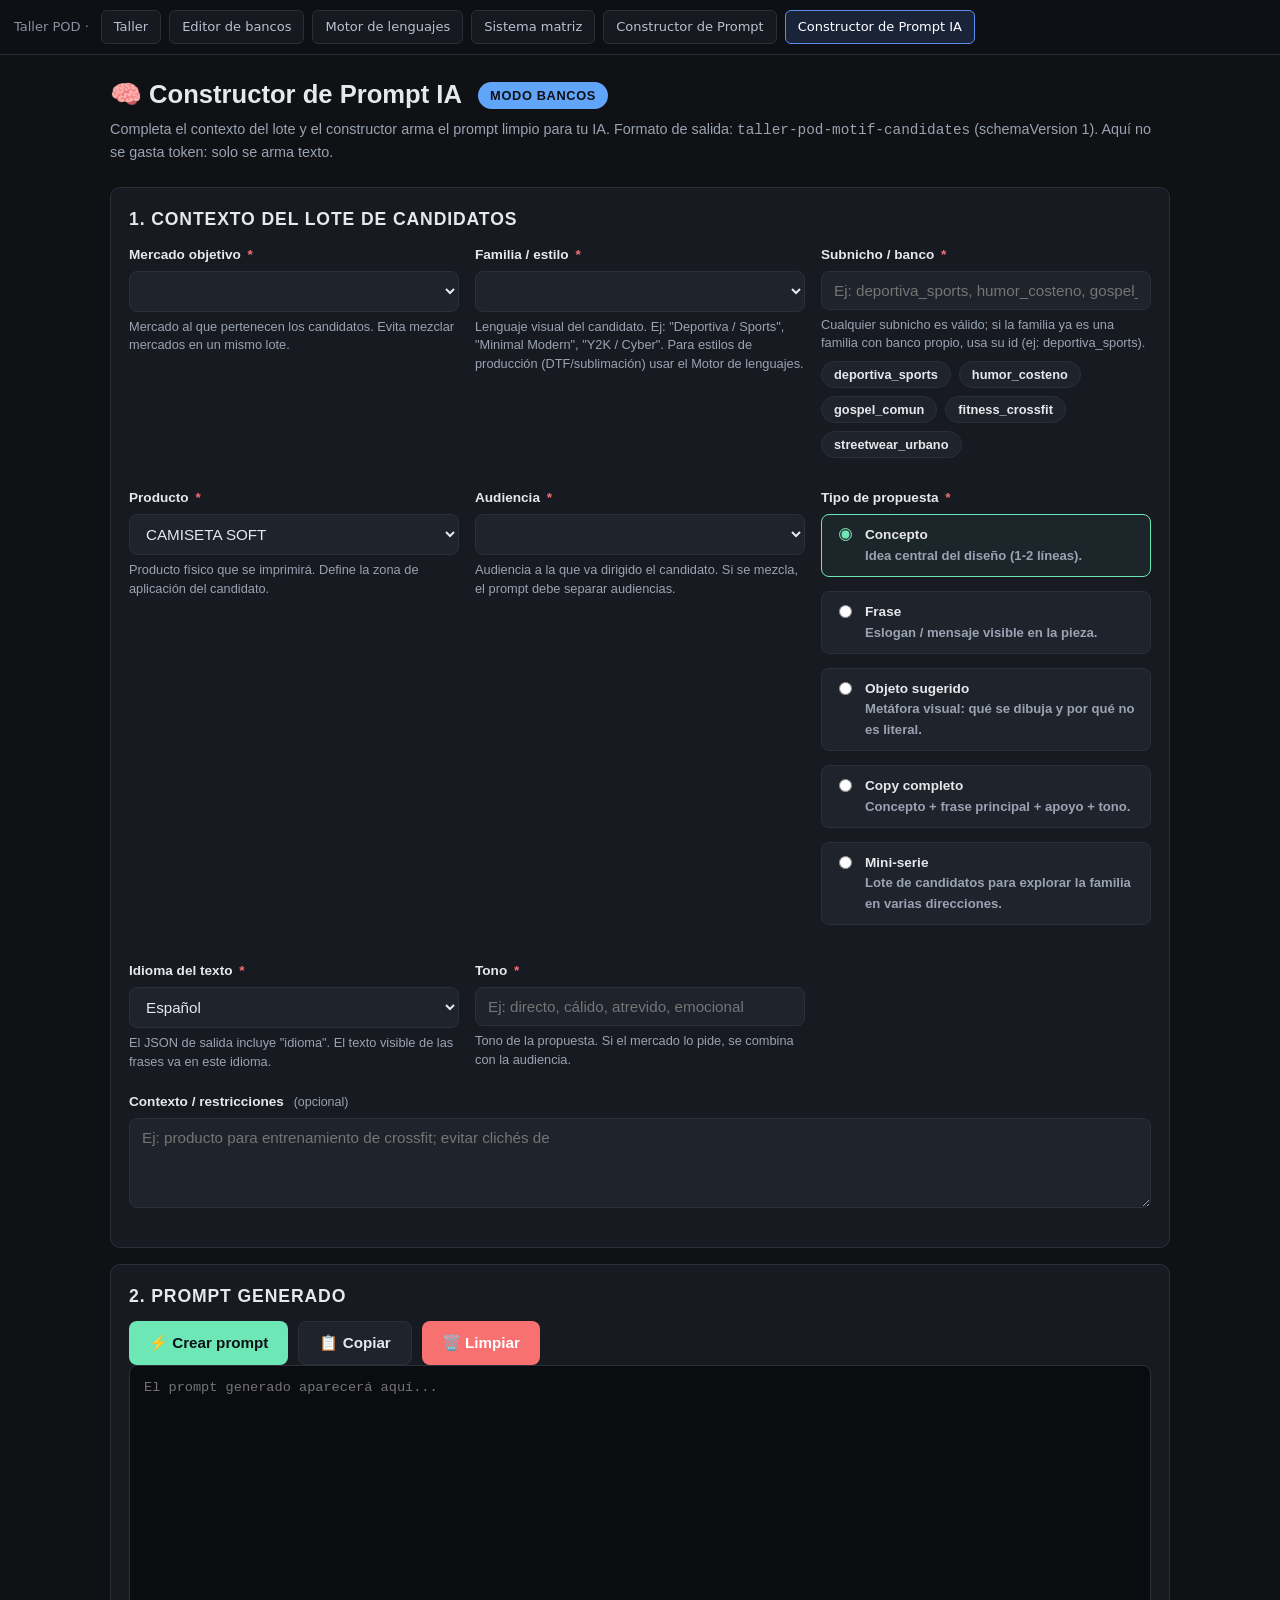
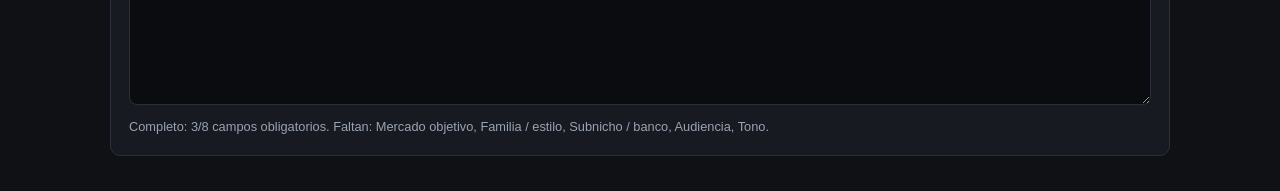
==== constructor-prompt-ia.html @ f896b4d8 "feat: nueva pestana Constructor de Prompt IA (bancos de motivos) - constructor-prompt-ia.html: const" ====
<!DOCTYPE html>
<html lang="es">
<head>
<meta charset="UTF-8">
<meta name="viewport" content="width=device-width, initial-scale=1.0">
<title>Constructor de Prompt IA — Bancos de Motivos — Taller POD</title>
<link rel="icon" href="data:," />
<style>
  :root {
    --bg: #0f1115;
    --bg-2: #171a21;
    --bg-3: #1f232c;
    --border: #2a2f3a;
    --text: #e6e8ec;
    --text-dim: #9aa3b2;
    --accent: #6ee7b7;
    --accent-2: #60a5fa;
    --danger: #f87171;
    --warning: #fbbf24;
    --radius: 10px;
  }
  * { box-sizing: border-box; }
  body {
    margin: 0;
    font-family: -apple-system, BlinkMacSystemFont, "Segoe UI", Roboto, sans-serif;
    background: var(--bg);
    color: var(--text);
    line-height: 1.5;
    padding: 0;
  }
  .container { max-width: 1100px; margin: 0 auto; padding: 20px; }
  h1 { margin: 0 0 6px; font-size: 1.6rem; }
  h2 { margin: 0 0 12px; font-size: 1.1rem; text-transform: uppercase; letter-spacing: 0.05em; }
  h3 { margin: 0 0 8px; font-size: 0.95rem; color: var(--text-dim); }
  .subtitle { color: var(--text-dim); margin: 0 0 24px; font-size: 0.9rem; }
  .mode-indicator {
    display: inline-block;
    padding: 4px 12px;
    border-radius: 20px;
    font-size: 0.8rem;
    font-weight: 700;
    letter-spacing: 0.05em;
    margin-left: 10px;
    vertical-align: middle;
  }
  .mode-bancos { background: var(--accent-2); color: #0f1115; }
  .panel {
    background: var(--bg-2);
    border: 1px solid var(--border);
    border-radius: var(--radius);
    padding: 18px;
    margin-bottom: 16px;
  }
  .grid {
    display: grid;
    grid-template-columns: repeat(auto-fit, minmax(280px, 1fr));
    gap: 16px;
  }
  input[type="text"], input[type="number"], textarea, select {
    width: 100%;
    background: var(--bg-3);
    border: 1px solid var(--border);
    color: var(--text);
    padding: 10px 12px;
    border-radius: 8px;
    font-size: 0.95rem;
    font-family: inherit;
  }
  input:focus, textarea:focus, select:focus { outline: none; border-color: var(--accent); }
  textarea { min-height: 90px; }
  .field { margin-bottom: 14px; }
  label { display: block; font-size: 0.85rem; font-weight: 600; margin-bottom: 6px; color: var(--text); }
  label .req { color: var(--danger); margin-left: 3px; }
  label .opt { color: var(--text-dim); font-weight: 400; font-size: 0.78rem; margin-left: 6px; }
  .hint { color: var(--text-dim); font-size: 0.8rem; margin-top: 6px; line-height: 1.45; }
  .radio-group, .check-group { display: flex; flex-direction: column; gap: 8px; }
  .radio-item, .check-item {
    display: flex;
    align-items: flex-start;
    gap: 10px;
    padding: 10px 12px;
    background: var(--bg-3);
    border: 1px solid var(--border);
    border-radius: 8px;
    transition: border-color 0.15s, background 0.15s;
    cursor: pointer;
  }
  .radio-item:hover, .check-item:hover { border-color: var(--accent); }
  .radio-item input, .check-item input { margin-top: 3px; accent-color: var(--accent); }
  .radio-item .label-text, .check-item .label-text { flex: 1; }
  .radio-item .label-text strong, .check-item .label-text strong { display: block; color: var(--text); }
  .radio-item .label-text small, .check-item .label-text small { color: var(--text-dim); font-size: 0.82rem; }
  .radio-item.selected { border-color: var(--accent); background: rgba(110, 231, 183, 0.05); }
  .chip-row { display: flex; flex-wrap: wrap; gap: 8px; margin-top: 8px; }
  .chip {
    background: var(--bg-3);
    border: 1px solid var(--border);
    color: var(--text);
    border-radius: 20px;
    padding: 5px 12px;
    font-size: 0.8rem;
    cursor: pointer;
  }
  .chip:hover { border-color: var(--accent); color: #fff; }
  button {
    background: var(--accent);
    color: #0f1115;
    border: none;
    padding: 12px 20px;
    border-radius: 8px;
    font-weight: 600;
    cursor: pointer;
    font-size: 0.95rem;
    transition: transform 0.1s, opacity 0.15s;
  }
  button:hover { opacity: 0.9; }
  button:active { transform: scale(0.98); }
  button.secondary { background: var(--bg-3); color: var(--text); border: 1px solid var(--border); }
  button.danger { background: var(--danger); color: #fff; }
  .actions { display: flex; gap: 10px; flex-wrap: wrap; margin-top: 12px; }
  .output-box {
    background: #0a0c10;
    border: 1px solid var(--border);
    border-radius: 8px;
    padding: 14px;
    font-family: "SF Mono", Consolas, monospace;
    font-size: 0.85rem;
    white-space: pre-wrap;
    word-break: break-word;
    max-height: 460px;
    overflow-y: auto;
    color: #d1d5db;
  }
  textarea.code { min-height: 340px; }
  .toast {
    position: fixed;
    bottom: 20px;
    right: 20px;
    background: var(--accent);
    color: #0f1115;
    padding: 12px 20px;
    border-radius: 8px;
    font-weight: 600;
    opacity: 0;
    transform: translateY(10px);
    transition: opacity 0.2s, transform 0.2s;
    pointer-events: none;
    z-index: 100;
  }
  .toast.show { opacity: 1; transform: translateY(0); }
  @media (max-width: 600px) {
    .container { padding: 12px; }
    h1 { font-size: 1.3rem; }
  }
</style>
</head>
<body>

<style>
  .pod-nav{display:flex;gap:8px;flex-wrap:wrap;align-items:center;padding:10px 14px;background:#0E1016;border-bottom:1px solid #2A2E38;font-family:system-ui,-apple-system,"Segoe UI",sans-serif;font-size:13px}
  .pod-nav .pod-nav-title{color:#8A90A0;margin-right:4px}
  .pod-nav a{color:#B9C0CF;text-decoration:none;padding:6px 12px;border:1px solid #2A2E38;border-radius:6px;background:#161920}
  .pod-nav a:hover{color:#fff;border-color:#5B8DEF}
  .pod-nav a[aria-current="page"]{color:#fff;background:rgba(91,141,239,.16);border-color:#5B8DEF}
</style>
<nav class="pod-nav" aria-label="Herramientas POD">
  <span class="pod-nav-title">Taller POD ·</span>
  <a href="index.html">Taller</a>
  <a href="editor-bancos.html">Editor de bancos</a>
  <a href="motor-lenguajes-visuales.html">Motor de lenguajes</a>
  <a href="sistema_matriz.html">Sistema matriz</a>
  <a href="constructor-prompt.html">Constructor de Prompt</a>
  <a href="constructor-prompt-ia.html" aria-current="page">Constructor de Prompt IA</a>
</nav>

<div class="container">

  <h1>🧠 Constructor de Prompt IA <span id="modeBadge" class="mode-indicator mode-bancos">MODO BANCOS</span></h1>
  <p class="subtitle">Completa el contexto del lote y el constructor arma el prompt limpio para tu IA. Formato de salida: <code>taller-pod-motif-candidates</code> (schemaVersion 1). Aquí no se gasta token: solo se arma texto.</p>

  <!-- PANEL 1: CONTEXTO DEL LOTE -->
  <div class="panel">
    <h2>1. Contexto del lote de candidatos</h2>

    <div class="grid">

      <div class="field">
        <label for="market">Mercado objetivo <span class="req">*</span></label>
        <select id="market" data-req="1"></select>
        <div class="hint">Mercado al que pertenecen los candidatos. Evita mezclar mercados en un mismo lote.</div>
      </div>

      <div class="field">
        <label for="familia">Familia / estilo <span class="req">*</span></label>
        <select id="familia" data-req="1"></select>
        <div class="hint">Lenguaje visual del candidato. Ej: "Deportiva / Sports", "Minimal Modern", "Y2K / Cyber". Para estilos de producción (DTF/sublimación) usar el Motor de lenguajes.</div>
      </div>

      <div class="field">
        <label for="subnicho">Subnicho / banco <span class="req">*</span></label>
        <input type="text" id="subnicho" list="subnicheList" data-req="1" placeholder="Ej: deportiva_sports, humor_costeno, gospel_comun" />
        <datalist id="subnicheList"></datalist>
        <div class="hint">Cualquier subnicho es válido; si la familia ya es una familia con banco propio, usa su id (ej: deportiva_sports).</div>
        <div class="chip-row" id="subnicheChips"></div>
      </div>

      <div class="field">
        <label for="producto">Producto <span class="req">*</span></label>
        <select id="producto" data-req="1"></select>
        <div class="hint">Producto físico que se imprimirá. Define la zona de aplicación del candidato.</div>
      </div>

      <div class="field">
        <label for="audiencia">Audiencia <span class="req">*</span></label>
        <select id="audiencia" data-req="1"></select>
        <div class="hint">Audiencia a la que va dirigido el candidato. Si se mezcla, el prompt debe separar audiencias.</div>
      </div>

      <div class="field">
        <label>Tipo de propuesta <span class="req">*</span></label>
        <div class="radio-group" id="tipoGroup">
          <label class="radio-item selected" data-tipo="concepto">
            <input type="radio" name="tipo" value="concepto" checked>
            <div class="label-text"><strong>Concepto</strong><small>Idea central del diseño (1-2 líneas).</small></div>
          </label>
          <label class="radio-item" data-tipo="frase">
            <input type="radio" name="tipo" value="frase">
            <div class="label-text"><strong>Frase</strong><small>Eslogan / mensaje visible en la pieza.</small></div>
          </label>
          <label class="radio-item" data-tipo="objeto">
            <input type="radio" name="tipo" value="objeto">
            <div class="label-text"><strong>Objeto sugerido</strong><small>Metáfora visual: qué se dibuja y por qué no es literal.</small></div>
          </label>
          <label class="radio-item" data-tipo="copy">
            <input type="radio" name="tipo" value="copy">
            <div class="label-text"><strong>Copy completo</strong><small>Concepto + frase principal + apoyo + tono.</small></div>
          </label>
          <label class="radio-item" data-tipo="serie">
            <input type="radio" name="tipo" value="serie">
            <div class="label-text"><strong>Mini-serie</strong><small>Lote de candidatos para explorar la familia en varias direcciones.</small></div>
          </label>
        </div>
      </div>

      <div class="field">
        <label for="idioma">Idioma del texto <span class="req">*</span></label>
        <select id="idioma" data-req="1">
          <option value="es" selected>Español</option>
          <option value="en">English</option>
          <option value="pt">Portugués</option>
        </select>
        <div class="hint">El JSON de salida incluye "idioma". El texto visible de las frases va en este idioma.</div>
      </div>

      <div class="field">
        <label for="tono">Tono <span class="req">*</span></label>
        <input type="text" id="tono" list="tonoList" data-req="1" placeholder="Ej: directo, cálido, atrevido, emocional" />
        <datalist id="tonoList">
          <option value="directo"></option>
          <option value="cálido"></option>
          <option value="atrevido"></option>
          <option value="emocional"></option>
          <option value="festivo"></option>
          <option value="serio"></option>
          <option value="motivacional"></option>
          <option value="divertido"></option>
        </datalist>
        <div class="hint">Tono de la propuesta. Si el mercado lo pide, se combina con la audiencia.</div>
      </div>

    </div>

    <div class="field" style="margin-top: 6px;">
      <label for="contexto">Contexto / restricciones <span class="opt">(opcional)</span></label>
      <textarea id="contexto" placeholder="Ej: producto para entrenamiento de crossfit; evitar clichés de "running"; foco en fuerza y resistencia."></textarea>
    </div>
  </div>

  <!-- PANEL 2: PROMPT GENERADO -->
  <div class="panel">
    <h2>2. Prompt generado</h2>
    <div class="actions">
      <button id="btnCrear" type="button">⚡ Crear prompt</button>
      <button id="btnCopiar" type="button" class="secondary">📋 Copiar</button>
      <button id="btnLimpiar" type="button" class="danger">🗑️ Limpiar</button>
    </div>
    <textarea id="promptOut" class="output-box code" readonly placeholder="El prompt generado aparecerá aquí..."></textarea>
    <div id="completitud" class="hint">Completo: 0/8 campos obligatorios.</div>
  </div>

</div>

<div class="toast" id="toast">Listo</div>

<script>
// ===== ESTADO Y CONSTANTES =====
const REQUIRED_FIELDS = ['market', 'familia', 'subnicho', 'producto', 'audiencia', 'tipo', 'idioma', 'tono'];
const FIELD_LABELS = {
  market: 'Mercado objetivo',
  familia: 'Familia / estilo',
  subnicho: 'Subnicho / banco',
  producto: 'Producto',
  audiencia: 'Audiencia',
  tipo: 'Tipo de propuesta',
  idioma: 'Idioma',
  tono: 'Tono'
};
const TAREAS = {
  concepto: 'Proponer el/los concepto(s) central(es) del diseño con semántica coherente a la familia.',
  frase: 'Proponer frases (eslogans, frases de identidad, mensajes) en el idioma indicado, con semántica coherente a la familia.',
  objeto: 'Proponer objetos metafóricos visuales (qué elemento se dibuja y POR QUÉ no es literal) coherentes con la familia.',
  copy: 'Proponer el copy completo de la pieza: concepto, frase principal, frase de apoyo y tono.',
  serie: 'Proponer una mini-serie (lote) de candidatos para la familia, variando símbolo, composición, paleta y tono.'
};

const $ = id => document.getElementById(id);
const marketEl = $('market');
const familiaEl = $('familia');
const subnichoEl = $('subnicho');
const productoEl = $('producto');
const audienciaEl = $('audiencia');
const idiomaEl = $('idioma');
const tonoEl = $('tono');
const contextoEl = $('contexto');
const promptOut = $('promptOut');
const completitudEl = $('completitud');
const toastEl = $('toast');

// ===== TOAST =====
function showToast(msg, isWarn) {
  toastEl.textContent = msg;
  toastEl.style.background = isWarn ? 'var(--warning)' : 'var(--accent)';
  toastEl.classList.add('show');
  setTimeout(() => toastEl.classList.remove('show'), 2200);
}

// ===== OBTENER VALORES =====
function val(el) { return (el && el.value ? String(el.value).trim() : ''); }
function getValues() {
  const tipoEl = document.querySelector('input[name="tipo"]:checked');
  return {
    mercado: val(marketEl),
    familia: val(familiaEl),
    subnicho: val(subnichoEl),
    producto: val(productoEl),
    audiencia: val(audienciaEl),
    tipo: tipoEl ? tipoEl.value : '',
    idioma: val(idiomaEl),
    tono: val(tonoEl),
    contexto: val(contextoEl)
  };
}
function getMissing() {
  const v = getValues();
  return REQUIRED_FIELDS.filter(id => !v[id]);
}
function markMissing(missing) {
  REQUIRED_FIELDS.forEach(id => {
    const el = { market: marketEl, familia: familiaEl, subnicho: subnichoEl, producto: productoEl, audiencia: audienciaEl, tipo: document.querySelector('input[name="tipo"]:checked'), idioma: idiomaEl, tono: tonoEl }[id];
    if (!el) return;
    if (missing.indexOf(id) !== -1) el.classList.add('invalid'); else el.classList.remove('invalid');
  });
}

// ===== ARMAR PROMPT =====
function buildPrompt(v) {
  const familiaInfo = (window.ESTILO_INFO && window.ESTILO_INFO[v.familia]) ? window.ESTILO_INFO[v.familia] : 'estilo propio de la familia';
  const idiomaLabel = v.idioma === 'en' ? 'Inglés' : (v.idioma === 'pt' ? 'Portugués' : 'Español');
  const prompt = `================================================================
PROMPT — CONSTRUCTOR IA · BANCOS DE MOTIVOS · SUBCONICO: ${v.subnicho || '[SUBNICHO]'}
================================================================

Contexto: Taller POD — Dirección de Arte Comercial. Acabo de crear la nueva
familia de estilo "${v.familia}" (${familiaInfo}).

Necesito: un lote de candidatos enriquecidos para esa familia en formato
"taller-pod-motif-candidates" (schemaVersion 1).

Tarea:
1. ${TAREAS[v.tipo] || TAREAS.concepto}
2. Por cada registro dar: id, motivo, idea_comunicada, tensiones[], contextos[],
   justificacion, riesgo_clique/bajo.
3. Respetar: sin fuga cross-market/nicho/domain; solo motivos activados; semántica
   coherente; anti-repetición; coherencia con el estilo "${v.familia}".

Formato de salida:
{
  "format": "taller-pod-motif-candidates",
  "schemaVersion": 1,
  "mercado": "${v.mercado}",
  "familia": "${v.familia}",
  "idioma": "${v.idioma}",
  "registros": [ ... ]
}

INSTRUCCIONES FINALES:
- Responde ÚNICAMENTE con el JSON válido del formato anterior. Sin texto antes ni después del JSON.
- Si necesitas entregar varios lotes, entrega cada respuesta como un bloque JSON válido
  separado por el delimitador exacto: ===LOTE===
- Cada registro: id único en snake_case; motivo (palabra clave corta); idea_comunicada;
  tensiones (array); contextos (array); justificacion; riesgo_clique (bajo|medio|alto).
- El texto visible de las frases va en el idioma indicado: ${v.idioma} (${idiomaLabel}).
- Tono de la propuesta: ${v.tono}.
- Producto: ${v.producto || '[PRODUCTO]'}. Subnicho: ${v.subnicho || '[SUBNICHO]'}. Audiencia: ${v.audiencia || '[AUDIENCIA]'}.

INSTRUCCIONES PARA INTEGRAR EN EL BANCOS:
- Cuando la IA responda con varios lotes (varios bloques JSON separados por ===LOTE===),
  cada bloque se valida e importa por separado en el Editor de Bancos
  (formato taller-pod-motif-candidates: objetos con motivo/idea/tensiones/contextos/justificacion,
  frases bajo "__phrase__<subnicho>").
- Tras importar, los motivos quedan disponibles para generar sets con familia "${v.familia}".
- El motor solo activa motivos aprobados; la validación local no consume tokens.

${v.contexto ? `CONTEXTo DEL USUARIO / RESTRICCIONES:\n${v.contexto}\n` : 'CONTEXTO DEL USUARIO / RESTRICCIONES:\nNinguno indicado.\n'}
================================================================
PROMPT LISTO PARA COPIAR — BANCOS DE MOTIVOS
================================================================
`;
  return prompt;
}

function renderPrompt() {
  const v = getValues();
  const missing = getMissing();
  markMissing(missing);
  const total = REQUIRED_FIELDS.length;
  const missingCount = missing.length;
  completitudEl.textContent = 'Completo: ' + (total - missingCount) + '/' + total + ' campos obligatorios.' + (missingCount ? ' Faltan: ' + missing.map(id => FIELD_LABELS[id]).join(', ') + '.' : '.');
  completitudEl.className = 'hint' + (missingCount ? ' invalid-text' : '');
  if (missingCount) {
    promptOut.value = '';
    return;
  }
  promptOut.value = buildPrompt(v);
  return prompt;
}

// ===== ACCIONES =====
$('btnCrear').addEventListener('click', () => {
  const missing = getMissing();
  if (missing.length) {
    markMissing(missing);
    showToast('Faltan campos obligatorios: ' + missing.map(id => FIELD_LABELS[id]).join(', '), true);
    return;
  }
  const p = renderPrompt();
  showToast('Prompt creado ✓');
});

$('btnCopiar').addEventListener('click', () => {
  const text = promptOut.value;
  if (!text) { showToast('Primero crea el prompt', true); return; }
  if (navigator.clipboard && navigator.clipboard.writeText) {
    navigator.clipboard.writeText(text).then(() => showToast('Copiado ✓'));
  } else {
    const ta = document.createElement('textarea');
    ta.value = text;
    document.body.appendChild(ta);
    ta.select();
    document.execCommand('copy');
    document.body.removeChild(ta);
    showToast('Copiado ✓');
  }
});

$('btnLimpiar').addEventListener('click', () => {
  if (!confirm('¿Limpiar el constructor? Se borran los campos y el prompt generado.')) return;
  ['market', 'familia', 'subnicho', 'producto', 'audiencia', 'idioma', 'tono'].forEach(id => {
    const el = { market: marketEl, familia: familiaEl, subnicho: subnichoEl, producto: productoEl, audiencia: audienciaEl, idioma: idiomaEl, tono: tonoEl }[id];
    if (el) el.value = '';
  });
  const tipoChecked = document.querySelector('input[name="tipo"]:checked');
  if (tipoChecked) tipoChecked.checked = true;
  if (contextoEl) contextoEl.value = '';
  renderPrompt();
  showToast('Constructor limpiado');
});

// ===== INICIALIZACIÓN DE SELECTS / RENDER =====
function fillMarkets() {
  if (!marketEl) return;
  const markets = window.POD_MARKETS || {};
  const order = window.POD_MARKET_ORDER || Object.keys(markets);
  const keys = order.filter(k => markets[k]);
  keys.forEach(k => {
    const opt = document.createElement('option');
    opt.value = k;
    opt.textContent = markets[k].label || k;
    marketEl.appendChild(opt);
  });
  if (!marketEl.value) marketEl.value = keys[0] || '';
}

function fillFamilias() {
  if (!familiaEl) return;
  const list = (window.ESTILOS_LIST || []).filter(s => (window.TRATAMIENTOS || []).indexOf(s) === -1);
  familiaEl.innerHTML = '';
  list.forEach(s => {
    const opt = document.createElement('option');
    opt.value = s;
    opt.textContent = s;
    familiaEl.appendChild(opt);
  });
  if (!familiaEl.value) familiaEl.value = list[0] || '';
}

function fillSubniches() {
  const datalist = document.getElementById('subnicheList');
  const chipsWrap = document.getElementById('subnicheChips');
  if (datalist) {
    datalist.innerHTML = '';
    const subs = Object.keys(window.POD_SUBNICHES || {});
    subs.forEach(s => {
      const opt = document.createElement('option');
      opt.value = s;
      opt.textContent = s;
      datalist.appendChild(opt);
    });
  }
  if (chipsWrap) {
    chipsWrap.innerHTML = '';
    const quick = ['deportiva_sports', 'humor_costeno', 'gospel_comun', 'fitness_crossfit', 'streetwear_urbano'];
    quick.forEach(q => {
      const b = document.createElement('button');
      b.type = 'button';
      b.className = 'chip';
      b.textContent = q;
      b.addEventListener('click', () => { if (subnichoEl) subnichoEl.value = q; renderPrompt(); });
      chipsWrap.appendChild(b);
    });
  }
}

function fillProductos() {
  if (!productoEl) return;
  const list = ['CAMISETA SOFT', 'CAMISETA APPAREL', 'HOODIE', 'GORRA', 'MUG', 'MOCHILA', 'TOTE BAG', 'FUNDA MÓVIL', 'ILUSTRACION PREMIUM APPAREL', 'DISPLATE'];
  productoEl.innerHTML = '';
  list.forEach(p => {
    const opt = document.createElement('option');
    opt.value = p;
    opt.textContent = p;
    productoEl.appendChild(opt);
  });
  if (!productoEl.value) productoEl.value = 'CAMISETA SOFT';
}

function fillAudiencias() {
  if (!audienciaEl) return;
  const profiles = window.AUD_PROFILES || {};
  const keys = Object.keys(profiles);
  audienciaEl.innerHTML = '';
  keys.forEach(k => {
    const opt = document.createElement('option');
    opt.value = k;
    opt.textContent = k;
    audienciaEl.appendChild(opt);
  });
  if (!audienciaEl.value) audienciaEl.value = keys[0] || '';
}

function init() {
  fillMarkets();
  fillFamilias();
  fillSubniches();
  fillProductos();
  fillAudiencias();
  // tipo default: concepto
  const checked = document.querySelector('input[name="tipo"]:checked');
  if (checked) checked.checked = true;
  renderPrompt();
}

if (document.readyState === 'loading') {
  document.addEventListener('DOMContentLoaded', init);
} else {
  init();
}
</script>
<script src="js/pod-nav.js"></script>
<script>try{if(window.PODNav){window.PODNav.prefill();}}catch(e){}</script>
</body>
</html>
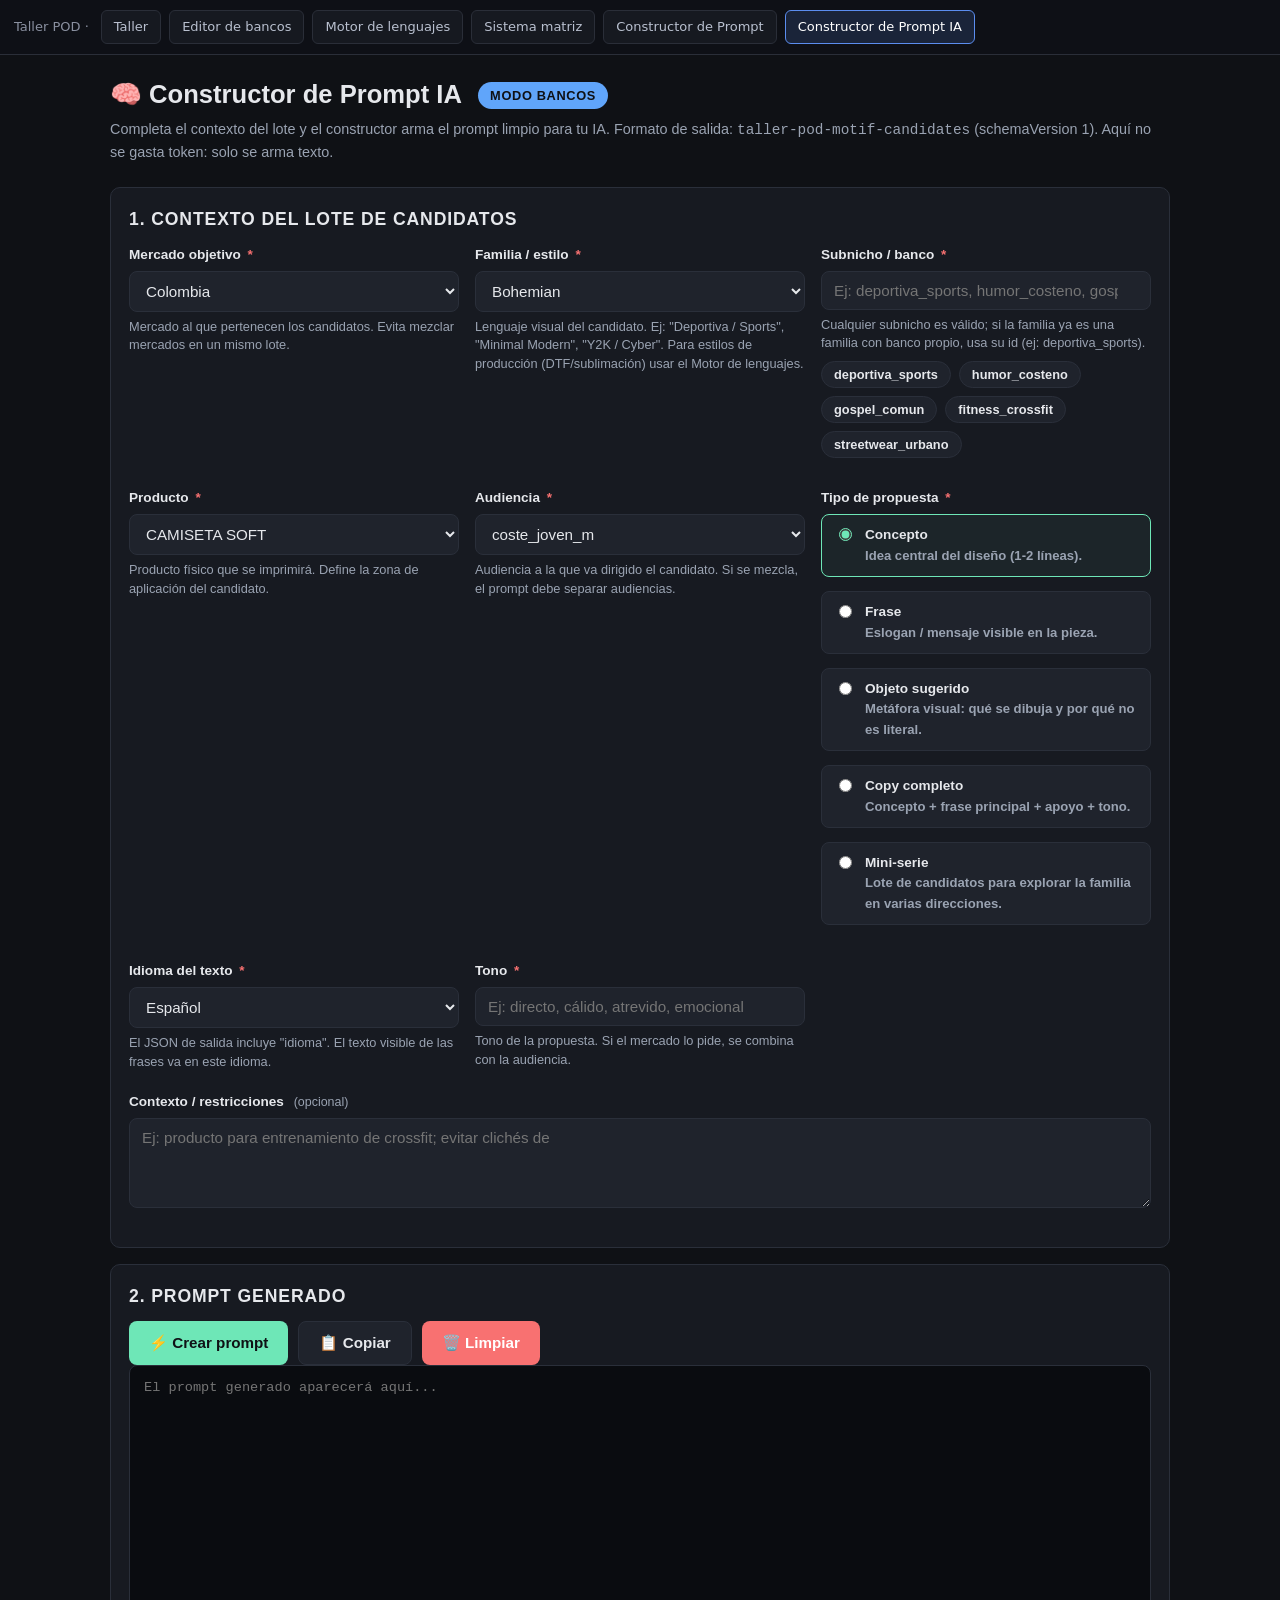
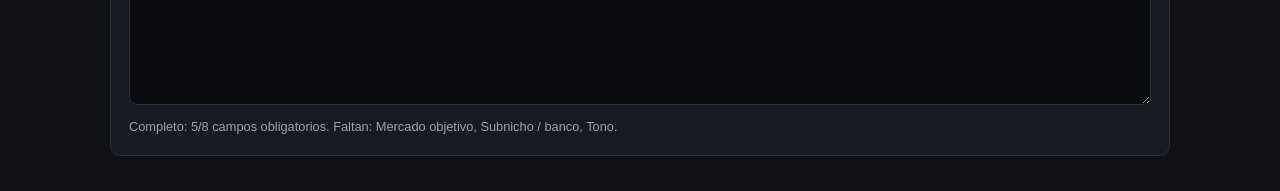
==== commit 47f2e5bc: "fix: Constructor de Prompt IA no cargaba scripts de datos (mercado, estilos, audiencias, subnichos) " ====
--- a/constructor-prompt-ia.html
+++ b/constructor-prompt-ia.html
@@ -292,6 +292,10 @@
 
 <div class="toast" id="toast">Listo</div>
 
+<script src="js/data-mercados.js"></script>
+<script src="js/data-audiencias.js"></script>
+<script src="js/data-bancos.js"></script>
+<script src="js/data-estilos.js"></script>
 <script>
 // ===== ESTADO Y CONSTANTES =====
 const REQUIRED_FIELDS = ['market', 'familia', 'subnicho', 'producto', 'audiencia', 'tipo', 'idioma', 'tono'];
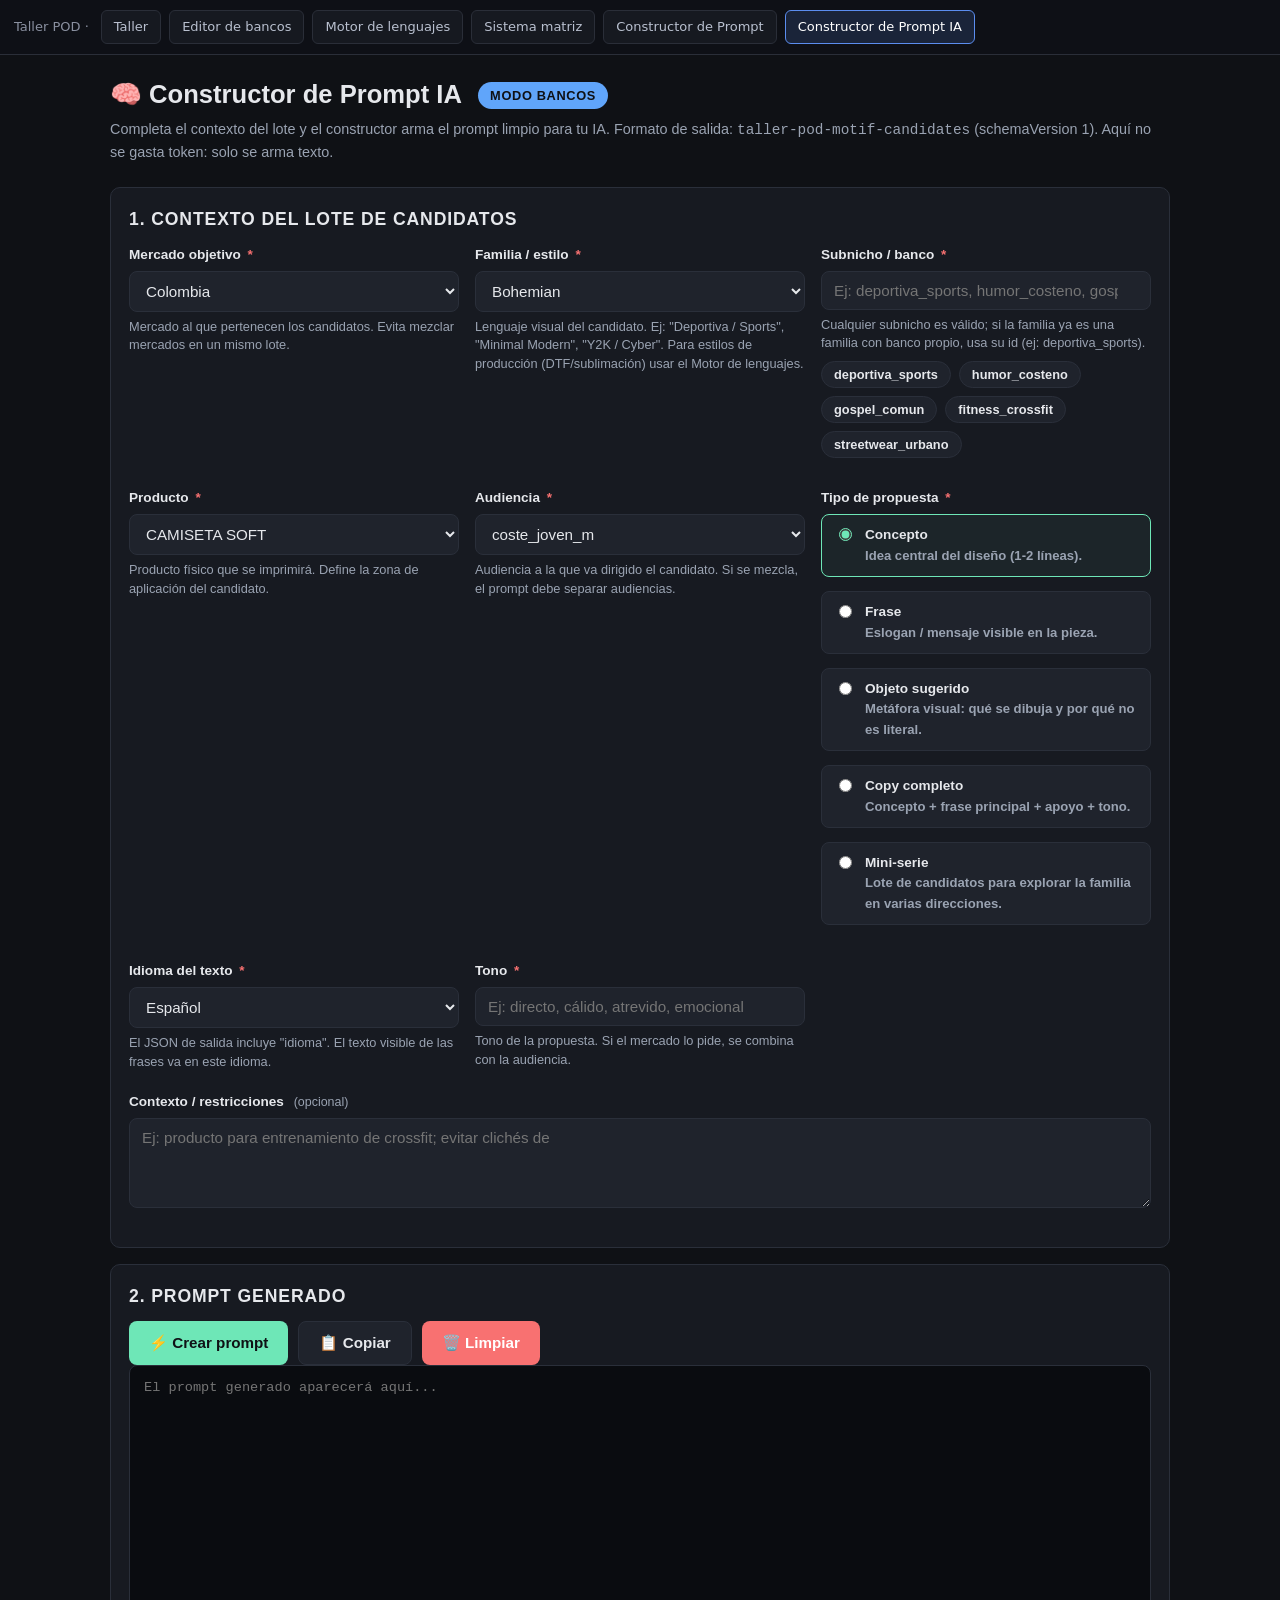
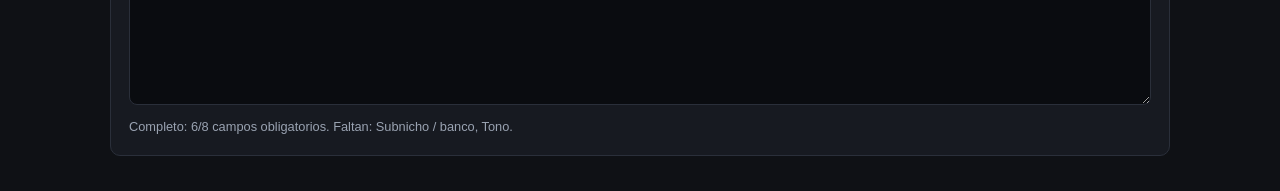
==== commit 33d3cb48: "fix: Constructor de Prompt IA — getMissing usaba clave 'market' inexistente (debia ser 'mercado'), p" ====
--- a/constructor-prompt-ia.html
+++ b/constructor-prompt-ia.html
@@ -356,7 +356,8 @@
 }
 function getMissing() {
   const v = getValues();
-  return REQUIRED_FIELDS.filter(id => !v[id]);
+  const KEY_MAP = { market: 'mercado', familia: 'familia', subnicho: 'subnicho', producto: 'producto', audiencia: 'audiencia', tipo: 'tipo', idioma: 'idioma', tono: 'tono' };
+  return REQUIRED_FIELDS.filter(id => !v[KEY_MAP[id]]);
 }
 function markMissing(missing) {
   REQUIRED_FIELDS.forEach(id => {
@@ -508,12 +509,17 @@
   if (!familiaEl.value) familiaEl.value = list[0] || '';
 }
 
-function fillSubniches() {
+function fillSubniches(market) {
   const datalist = document.getElementById('subnicheList');
   const chipsWrap = document.getElementById('subnicheChips');
+  const mkt = market || (marketEl ? marketEl.value : 'global_es');
+  let subs = [];
+  if (typeof window.getSubnicheIdsForMarket === 'function') {
+    subs = window.getSubnicheIdsForMarket(mkt, 'evergreen', 'global').concat(window.getSubnicheIdsForMarket(mkt, 'temporada', 'global'));
+  }
+  if ((!subs || !subs.length) && window.POD_SUBNICHES) subs = Object.keys(window.POD_SUBNICHES);
   if (datalist) {
     datalist.innerHTML = '';
-    const subs = Object.keys(window.POD_SUBNICHES || {});
     subs.forEach(s => {
       const opt = document.createElement('option');
       opt.value = s;
@@ -548,10 +554,16 @@
   if (!productoEl.value) productoEl.value = 'CAMISETA SOFT';
 }
 
-function fillAudiencias() {
+function fillAudiencias(market) {
   if (!audienciaEl) return;
-  const profiles = window.AUD_PROFILES || {};
-  const keys = Object.keys(profiles);
+  const mkt = market || (marketEl ? marketEl.value : 'global_es');
+  let keys = [];
+  if (typeof window.getAudiencesForMarketRegion === 'function') {
+    const region = (mkt === 'colombia') ? 'todas' : 'global';
+    const list = window.getAudiencesForMarketRegion(mkt, region);
+    keys = (list || []).filter(k => window.AUD_PROFILES && window.AUD_PROFILES[k]).map(k => k);
+  }
+  if ((!keys || !keys.length) && window.AUD_PROFILES) keys = Object.keys(window.AUD_PROFILES);
   audienciaEl.innerHTML = '';
   keys.forEach(k => {
     const opt = document.createElement('option');
@@ -559,15 +571,34 @@
     opt.textContent = k;
     audienciaEl.appendChild(opt);
   });
-  if (!audienciaEl.value) audienciaEl.value = keys[0] || '';
+  const stillValid = Array.prototype.some.call(audienciaEl.options || [], function (o) { return o && o.value === audienciaEl.value; });
+  if (!audienciaEl.value || !stillValid) audienciaEl.value = keys[0] || '';
+}
+
+function fillIdioma(market) {
+  const mkt = market || (marketEl ? marketEl.value : 'global_es');
+  let lang = 'es';
+  if (window.POD_MARKETS && window.POD_MARKETS[mkt]) lang = window.POD_MARKETS[mkt].language || 'es';
+  const map = { es: 'es', en: 'en', pt: 'pt' };
+  if (idiomaEl) idiomaEl.value = map[lang] || 'es';
 }
 
 function init() {
+  const initMarket = marketEl ? marketEl.value : 'global_es';
   fillMarkets();
   fillFamilias();
-  fillSubniches();
+  fillSubniches(initMarket);
   fillProductos();
-  fillAudiencias();
+  fillAudiencias(initMarket);
+  fillIdioma(initMarket);
+  if (marketEl) {
+    marketEl.addEventListener('change', function () {
+      fillSubniches(this.value);
+      fillAudiencias(this.value);
+      fillIdioma(this.value);
+      renderPrompt();
+    });
+  }
   // tipo default: concepto
   const checked = document.querySelector('input[name="tipo"]:checked');
   if (checked) checked.checked = true;
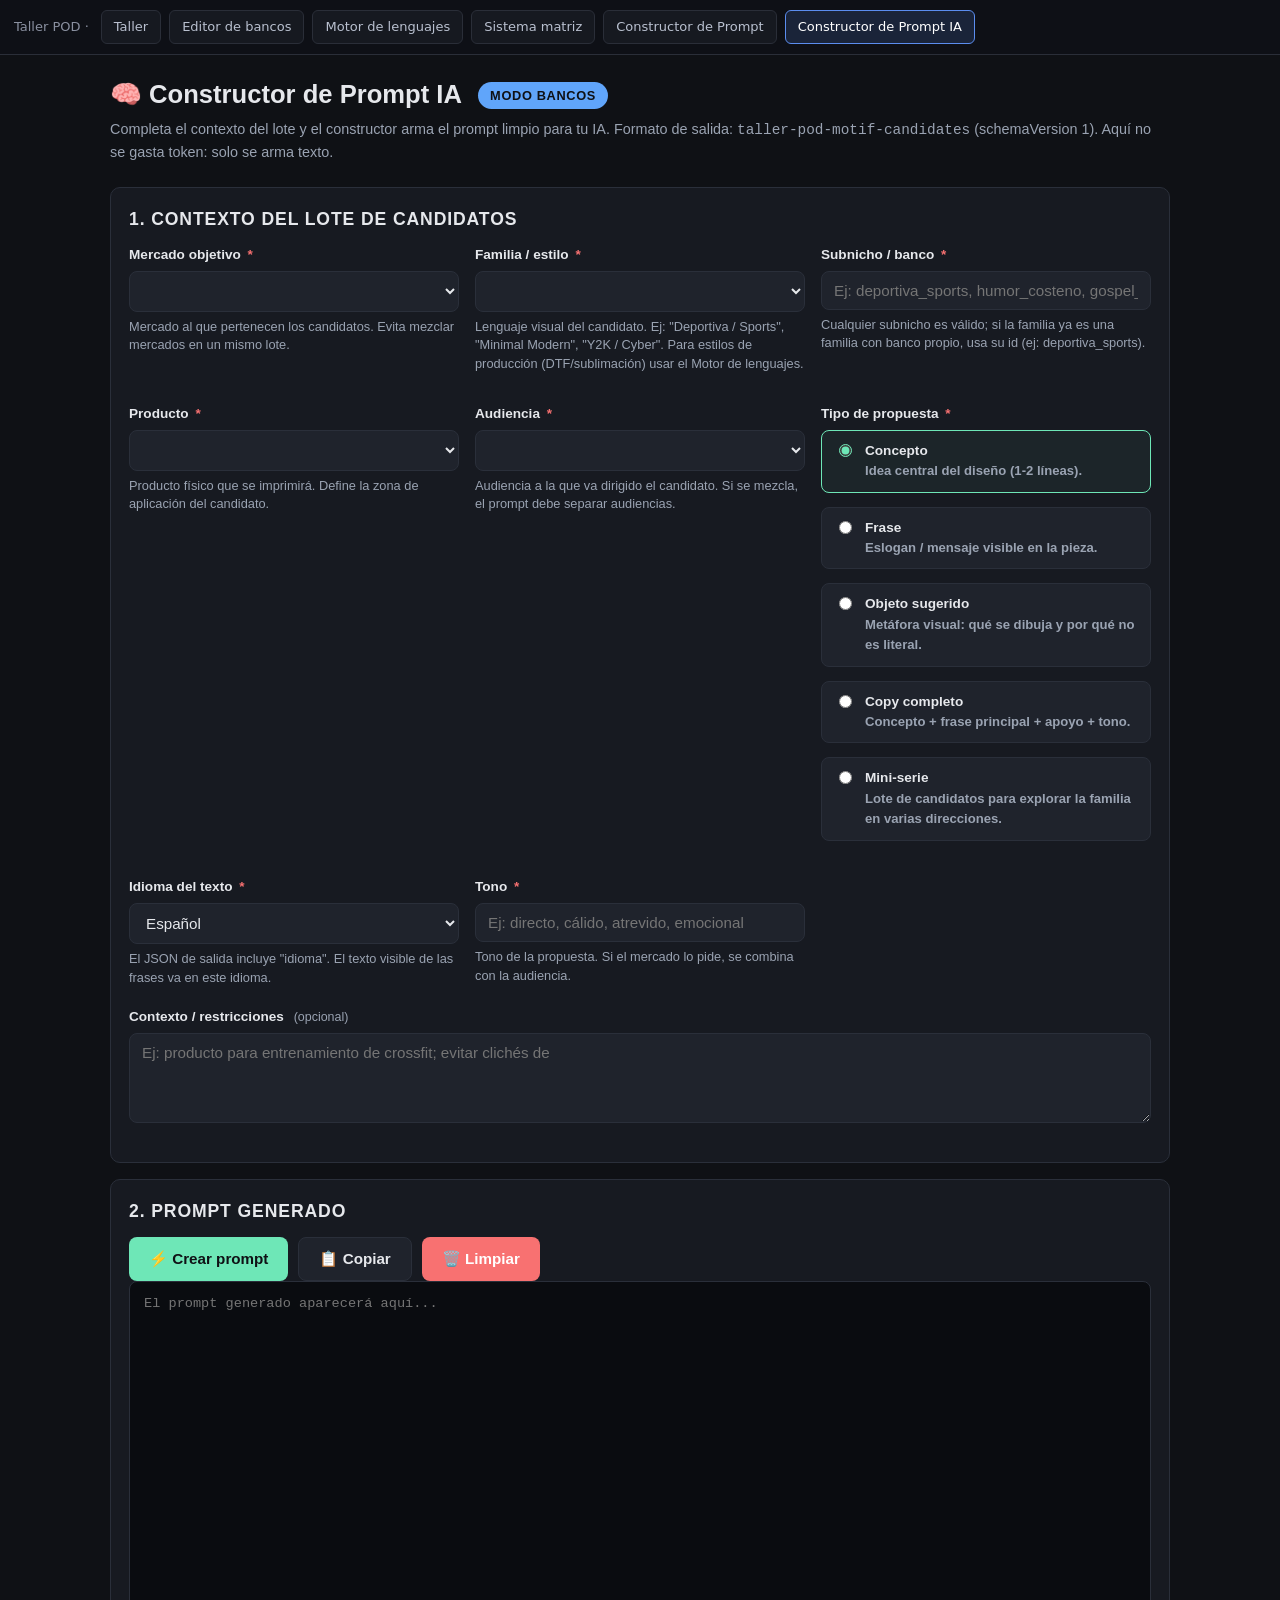
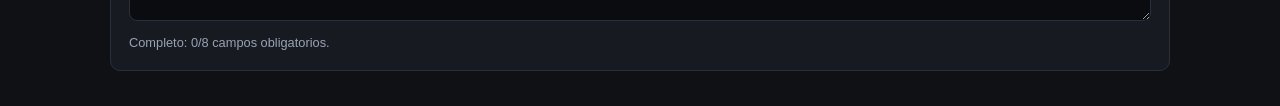
==== commit 7bdc2b35: "fix constructor prompt ia universal subnicho" ====
--- a/constructor-prompt-ia.html
+++ b/constructor-prompt-ia.html
@@ -372,21 +372,31 @@
   const familiaInfo = (window.ESTILO_INFO && window.ESTILO_INFO[v.familia]) ? window.ESTILO_INFO[v.familia] : 'estilo propio de la familia';
   const idiomaLabel = v.idioma === 'en' ? 'Inglés' : (v.idioma === 'pt' ? 'Portugués' : 'Español');
   const prompt = `================================================================
-PROMPT — CONSTRUCTOR IA · BANCOS DE MOTIVOS · SUBCONICO: ${v.subnicho || '[SUBNICHO]'}
+PROMPT — CONSTRUCTOR IA · BANCOS DE MOTIVOS · SUBNICHO: ${v.subnicho || '[SUBNICHO]'}
 ================================================================
 
-Contexto: Taller POD — Dirección de Arte Comercial. Acabo de crear la nueva
-familia de estilo "${v.familia}" (${familiaInfo}).
+Contexto: Taller POD — Dirección de Arte Comercial. Acabé de crear la familia
+de estilo "${v.familia}" (${familiaInfo}).
 
 Necesito: un lote de candidatos enriquecidos para esa familia en formato
 "taller-pod-motif-candidates" (schemaVersion 1).
 
 Tarea:
-1. ${TAREAS[v.tipo] || TAREAS.concepto}
-2. Por cada registro dar: id, motivo, idea_comunicada, tensiones[], contextos[],
-   justificacion, riesgo_clique/bajo.
-3. Respetar: sin fuga cross-market/nicho/domain; solo motivos activados; semántica
-   coherente; anti-repetición; coherencia con el estilo "${v.familia}".
+1. Generar un lote de candidatos para la familia "${v.familia}" en mercado "${v.mercado}", para el producto ${v.producto || '[PRODUCTO]'}, subnicho ${v.subnicho || '[SUBNICHO]'}, audiencia ${v.audiencia || '[AUDIENCIA]'}.
+2. Por cada registro entregar:
+   - id: string snake_case único
+   - motivo: string (palabra clave corta)
+   - idea_comunicada: string
+   - tensiones: string[]
+   - contextos: string[]
+   - justificacion: string
+   - riesgo_clice: "bajo" | "medio" | "alto"
+   - frase: { concepto, frase_principal, frase_apoyo, tono }
+   - La frase va bajo la clave "__phrase__${v.subnicho || '[SUBNICHO]}'.". 
+3. Restricciones: sin cross-market/nicho/domain; solo motivos activados; semántica
+   coherente; anti-repetición contra el banco existente; coherencia con el estilo
+   "${v.familia}"; tono: ${v.tono}; sin marcas, personajes, citas ni propiedad
+   intelectual protegida.
 
 Formato de salida:
 {
@@ -398,11 +408,11 @@
   "registros": [ ... ]
 }
 
-INSTRUCCIONES FINALES:
-- Responde ÚNICAMENTE con el JSON válido del formato anterior. Sin texto antes ni después del JSON.
-- Si necesitas entregar varios lotes, entrega cada respuesta como un bloque JSON válido
-  separado por el delimitador exacto: ===LOTE===
-- Cada registro: id único en snake_case; motivo (palabra clave corta); idea_comunicada;
+INSTRUCCIONES:
+- Responde ÚNICAMENTE con el JSON válido de arriba. Sin texto antes ni después.
+- Un lote = un único JSON válido. Si generas varios lotes: cada lote es un JSON
+  válido, y entre lotes se usa el delimitador exacto ===LOTE===, con este orden:
+- Cada registro: id único en snake_case; motivo (palabra corta); idea_comunicada;
   tensiones (array); contextos (array); justificacion; riesgo_clique (bajo|medio|alto).
 - El texto visible de las frases va en el idioma indicado: ${v.idioma} (${idiomaLabel}).
 - Tono de la propuesta: ${v.tono}.
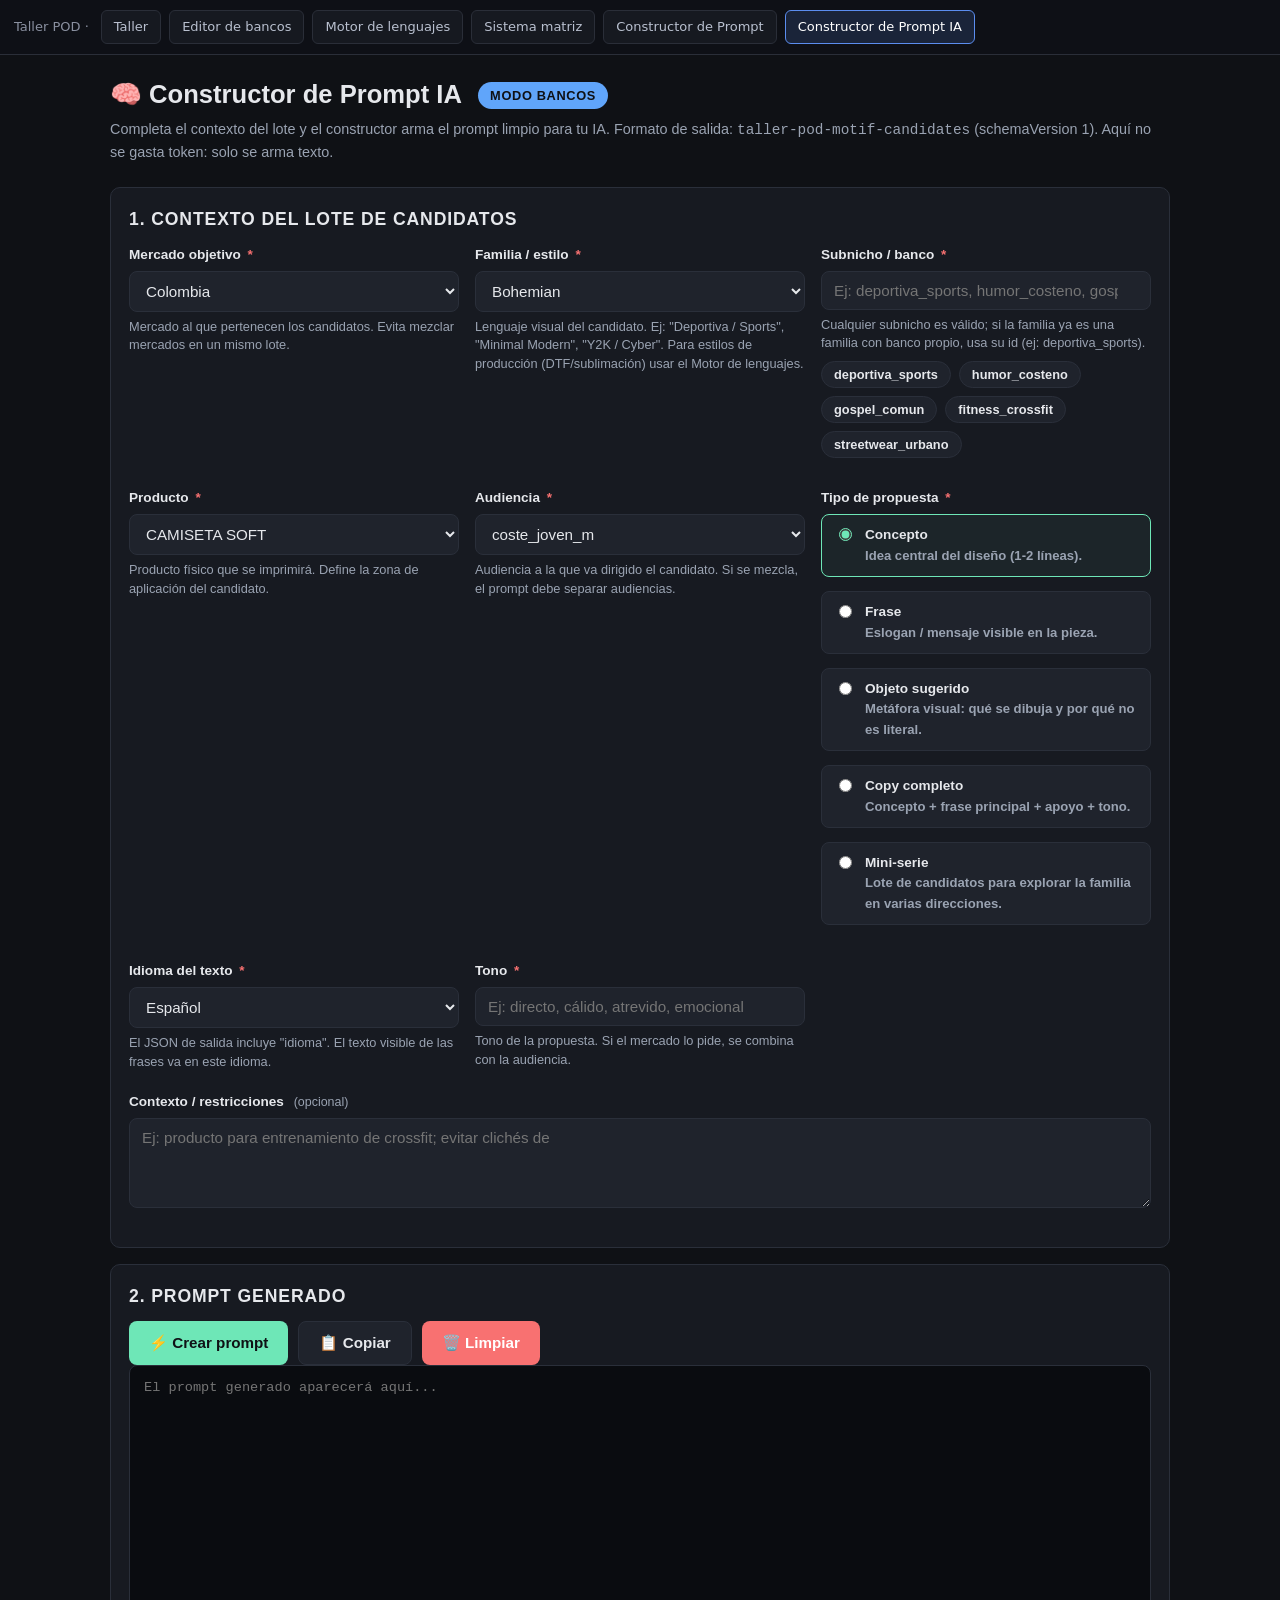
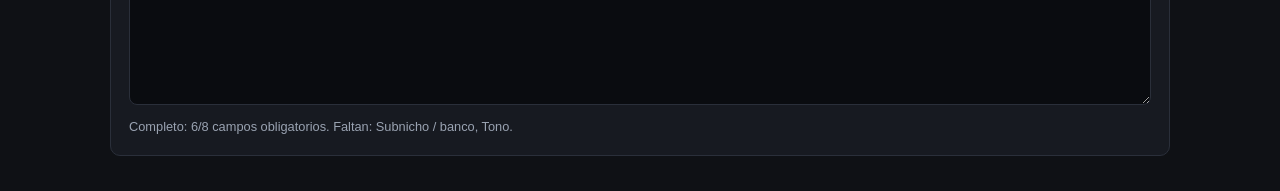
==== commit 44b74e73: "fix: constructor prompt ia - corregir token invalido que rompia el script (selectores)" ====
--- a/constructor-prompt-ia.html
+++ b/constructor-prompt-ia.html
@@ -392,7 +392,7 @@
    - justificacion: string
    - riesgo_clice: "bajo" | "medio" | "alto"
    - frase: { concepto, frase_principal, frase_apoyo, tono }
-   - La frase va bajo la clave "__phrase__${v.subnicho || '[SUBNICHO]}'.". 
+   - La frase va bajo la clave "__phrase__${v.subnicho || 'generico'}". 
 3. Restricciones: sin cross-market/nicho/domain; solo motivos activados; semántica
    coherente; anti-repetición contra el banco existente; coherencia con el estilo
    "${v.familia}"; tono: ${v.tono}; sin marcas, personajes, citas ni propiedad
